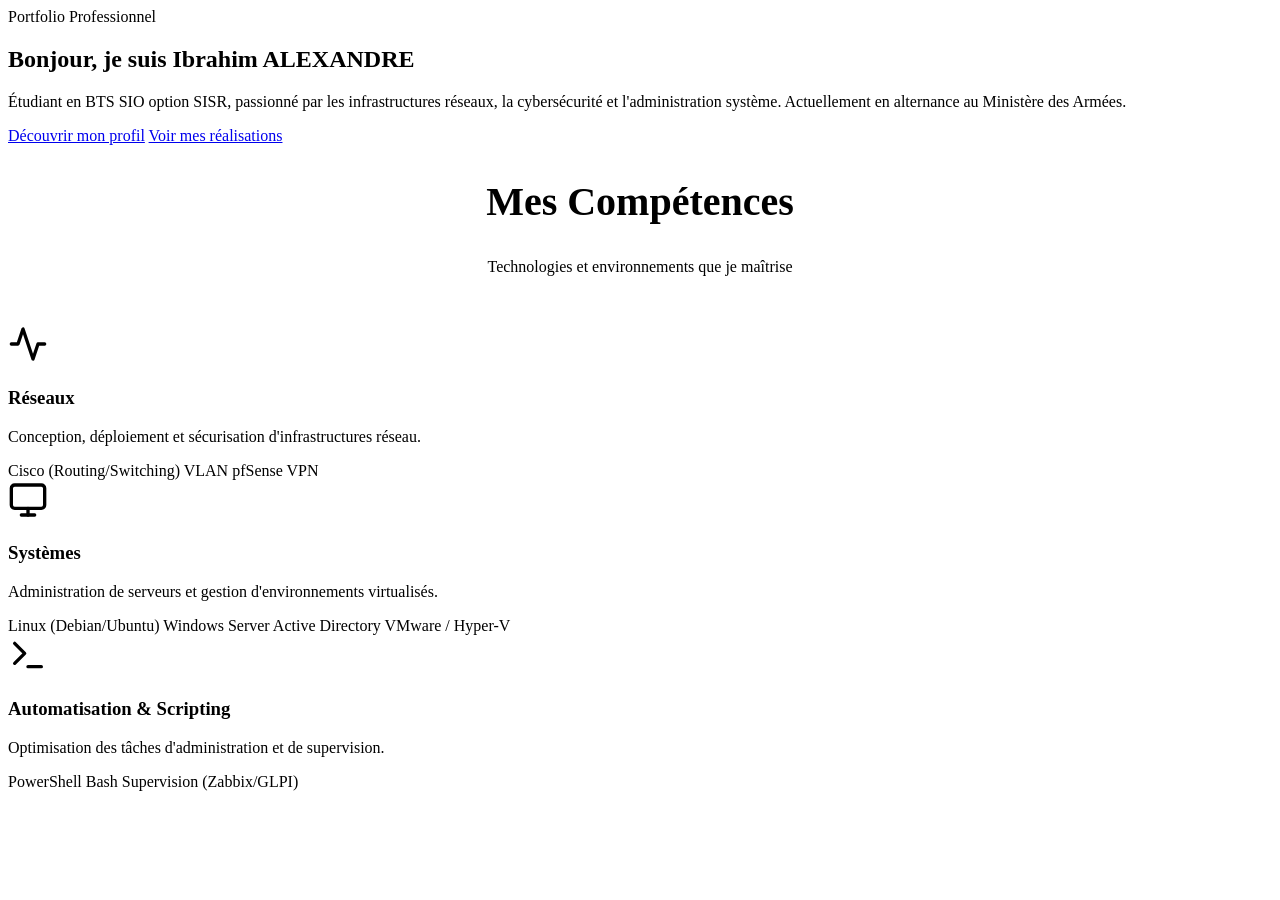
==== index.html @ 7d07304c "Add files via upload" ====
<!DOCTYPE html>
<html lang="fr">
<head>
  <meta charset="UTF-8">
  <meta name="viewport" content="width=device-width, initial-scale=1.0">
  <title>Ibrahim ALEXANDRE | Portfolio BTS SIO SISR</title>
  <meta name="description" content="Portfolio d'Ibrahim ALEXANDRE, étudiant en BTS SIO SISR en alternance au Ministère des Armées.">
  <link rel="stylesheet" href="css/style.css">
</head>
<body>
  <!-- Background effects -->
  <div class="bg-glow"></div>
  <div class="bg-glow right"></div>

  <!-- Navbar Injection Point -->
  <header id="navbar-container"></header>

  <main>
    <!-- Hero Section -->
    <section class="hero animate-on-scroll">
      <div class="container">
        <div class="hero-content mx-auto">
          <div class="hero-badge">Portfolio Professionnel</div>
          <h1>Bonjour, je suis <span class="text-gradient">Ibrahim ALEXANDRE</span></h1>
          <p class="subtitle delay-1 animate-on-scroll">
            Étudiant en BTS SIO option SISR, passionné par les infrastructures réseaux, la cybersécurité et l'administration système. Actuellement en alternance au Ministère des Armées.
          </p>
          <div class="hero-cta delay-2 animate-on-scroll">
            <a href="/presentation/apprenti.html" class="btn btn-primary">Découvrir mon profil</a>
            <a href="/e6/production.html" class="btn btn-outline">Voir mes réalisations</a>
          </div>
        </div>
      </div>
    </section>

    <!-- Skills Section -->
    <section class="content-section animate-on-scroll delay-1">
      <div class="container">
        <div class="text-center" style="text-align: center; margin-bottom: 3rem;">
          <h2 style="font-size: 2.5rem;">Mes <span class="text-gradient">Compétences</span></h2>
          <p>Technologies et environnements que je maîtrise</p>
        </div>

        <div class="grid">
          <!-- Card 1 -->
          <div class="card animate-on-scroll">
            <div class="card-content">
              <div class="card-icon">
                <svg width="40" height="40" viewBox="0 0 24 24" fill="none" stroke="currentColor" stroke-width="2" stroke-linecap="round" stroke-linejoin="round"><path d="M22 12h-4l-3 9L9 3l-3 9H2"></path></svg>
              </div>
              <h3 class="card-title">Réseaux</h3>
              <p>Conception, déploiement et sécurisation d'infrastructures réseau.</p>
              <div class="skills-tags">
                <span class="skill-tag">Cisco (Routing/Switching)</span>
                <span class="skill-tag">VLAN</span>
                <span class="skill-tag">pfSense</span>
                <span class="skill-tag">VPN</span>
              </div>
            </div>
          </div>

          <!-- Card 2 -->
          <div class="card animate-on-scroll delay-1">
            <div class="card-content">
              <div class="card-icon">
                <svg width="40" height="40" viewBox="0 0 24 24" fill="none" stroke="currentColor" stroke-width="2" stroke-linecap="round" stroke-linejoin="round"><rect x="2" y="3" width="20" height="14" rx="2" ry="2"></rect><line x1="8" y1="21" x2="16" y2="21"></line><line x1="12" y1="17" x2="12" y2="21"></line></svg>
              </div>
              <h3 class="card-title">Systèmes</h3>
              <p>Administration de serveurs et gestion d'environnements virtualisés.</p>
              <div class="skills-tags">
                <span class="skill-tag">Linux (Debian/Ubuntu)</span>
                <span class="skill-tag">Windows Server</span>
                <span class="skill-tag">Active Directory</span>
                <span class="skill-tag">VMware / Hyper-V</span>
              </div>
            </div>
          </div>

          <!-- Card 3 -->
          <div class="card animate-on-scroll delay-2">
            <div class="card-content">
              <div class="card-icon">
                <svg width="40" height="40" viewBox="0 0 24 24" fill="none" stroke="currentColor" stroke-width="2" stroke-linecap="round" stroke-linejoin="round"><polyline points="4 17 10 11 4 5"></polyline><line x1="12" y1="19" x2="20" y2="19"></line></svg>
              </div>
              <h3 class="card-title">Automatisation & Scripting</h3>
              <p>Optimisation des tâches d'administration et de supervision.</p>
              <div class="skills-tags">
                <span class="skill-tag">PowerShell</span>
                <span class="skill-tag">Bash</span>
                <span class="skill-tag">Supervision (Zabbix/GLPI)</span>
              </div>
            </div>
          </div>
        </div>
      </div>
    </section>
  </main>

  <!-- Footer Injection Point -->
  <footer id="footer-container"></footer>

  <script src="js/layout.js"></script>
</body>
</html>
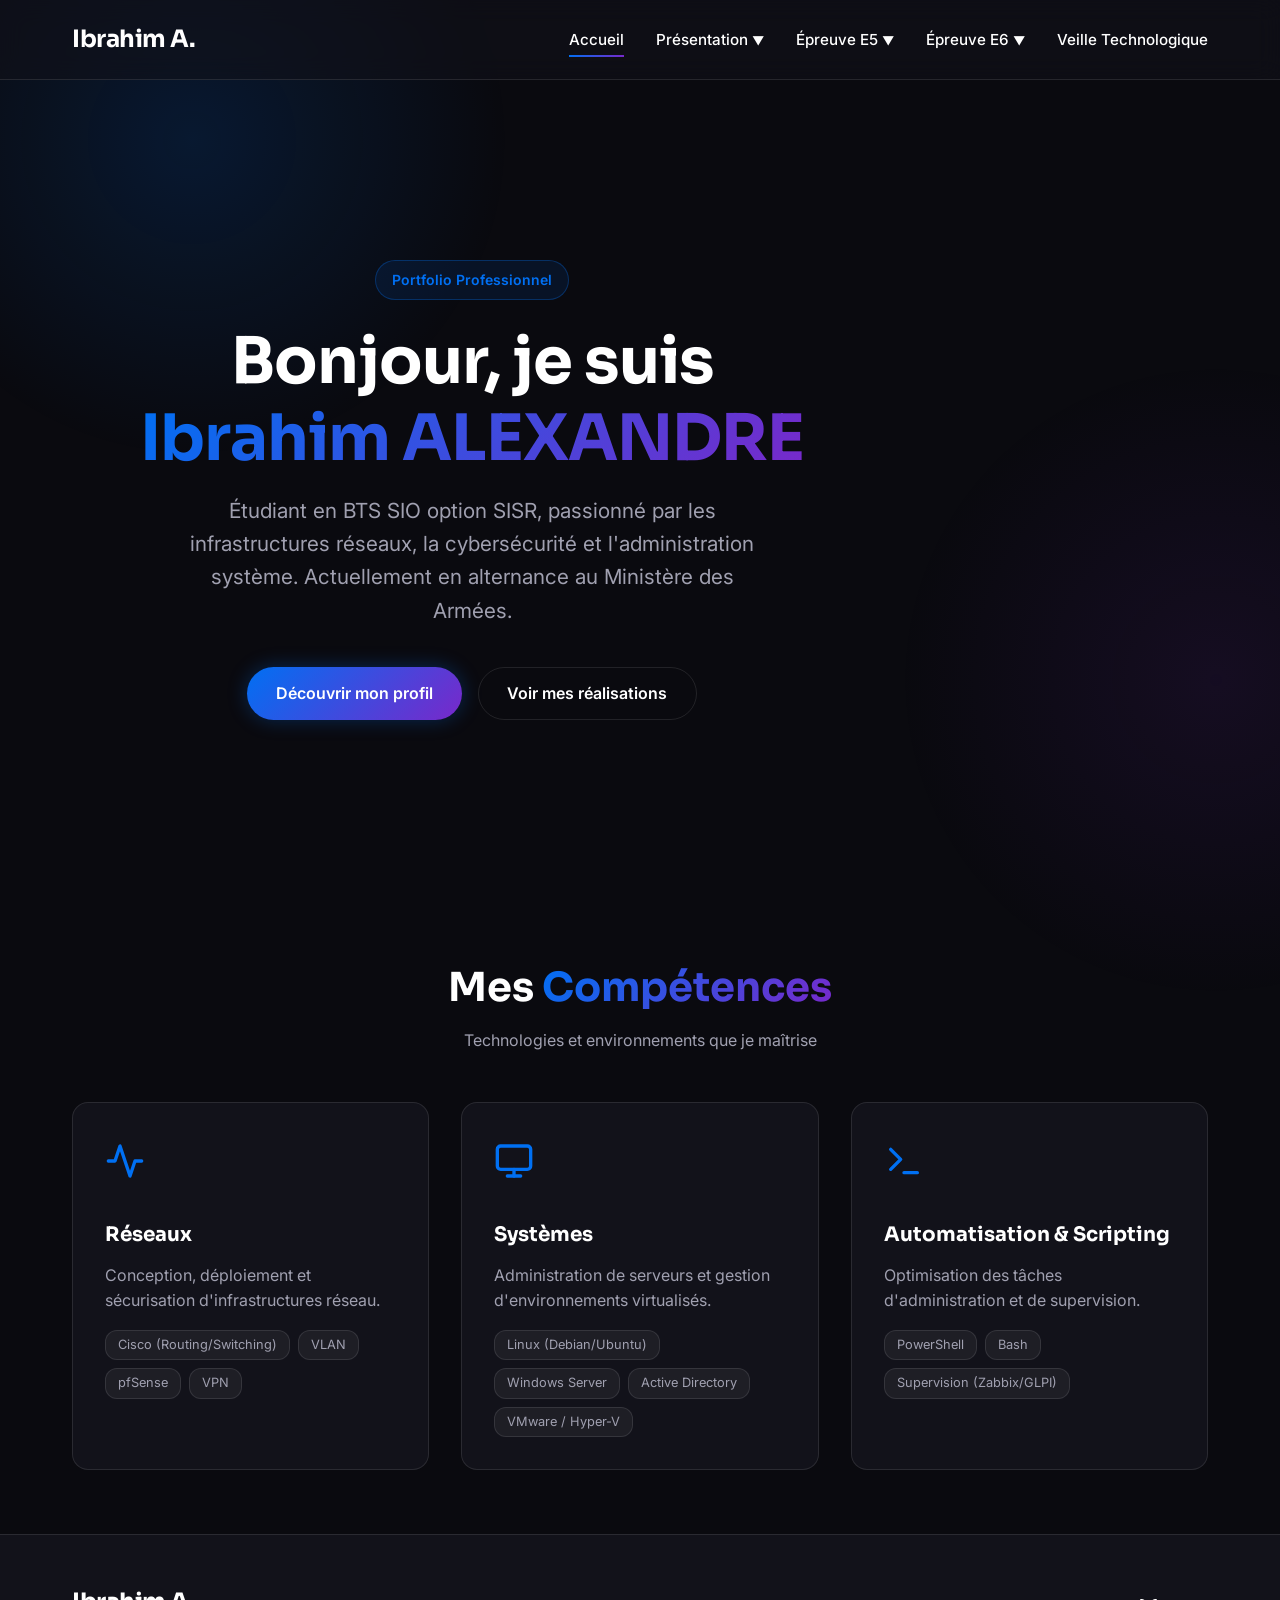
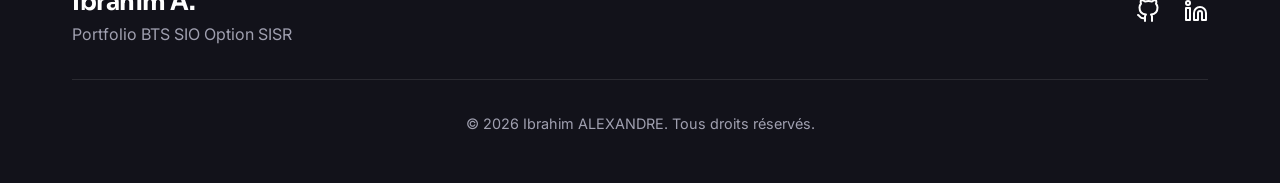
==== commit dad79315: "Update index.html" ====
--- a/index.html
+++ b/index.html
@@ -26,8 +26,8 @@
             Étudiant en BTS SIO option SISR, passionné par les infrastructures réseaux, la cybersécurité et l'administration système. Actuellement en alternance au Ministère des Armées.
           </p>
           <div class="hero-cta delay-2 animate-on-scroll">
-            <a href="/presentation/apprenti.html" class="btn btn-primary">Découvrir mon profil</a>
-            <a href="/e6/production.html" class="btn btn-outline">Voir mes réalisations</a>
+            <a href="portfolio/presentation/apprenti.html" class="btn btn-primary">Découvrir mon profil</a>
+            <a href="portfolio/e6/production.html" class="btn btn-outline">Voir mes réalisations</a>
           </div>
         </div>
       </div>
--- a/css/style.css
+++ b/css/style.css
@@ -0,0 +1,544 @@
+@import url('https://fonts.googleapis.com/css2?family=Inter:wght@300;400;500;600;700;800&family=Sora:wght@300;400;500;600;700&display=swap');
+
+:root {
+  --bg-primary: #0a0a0f;
+  --bg-secondary: #12121a;
+  --bg-glass: rgba(18, 18, 26, 0.6);
+  --text-primary: #ffffff;
+  --text-secondary: #a0a0b0;
+  
+  --accent-blue: #0070f3;
+  --accent-violet: #7928ca;
+  --accent-gradient: linear-gradient(135deg, var(--accent-blue) 0%, var(--accent-violet) 100%);
+  --accent-gradient-hover: linear-gradient(135deg, #1a85ff 0%, #8e3ee0 100%);
+  
+  --border-color: rgba(255, 255, 255, 0.1);
+  --shadow-glow: 0 0 20px rgba(0, 112, 243, 0.3);
+  
+  --font-main: 'Inter', sans-serif;
+  --font-heading: 'Sora', sans-serif;
+  
+  --nav-height: 80px;
+  --transition-smooth: all 0.3s cubic-bezier(0.25, 0.8, 0.25, 1);
+}
+
+* {
+  margin: 0;
+  padding: 0;
+  box-sizing: border-box;
+}
+
+html {
+  scroll-behavior: smooth;
+}
+
+body {
+  font-family: var(--font-main);
+  background-color: var(--bg-primary);
+  color: var(--text-primary);
+  line-height: 1.6;
+  overflow-x: hidden;
+  display: flex;
+  flex-direction: column;
+  min-height: 100vh;
+}
+
+/* Background Gradients */
+.bg-glow {
+  position: fixed;
+  top: -20%;
+  left: -10%;
+  width: 50vw;
+  height: 50vw;
+  background: radial-gradient(circle, rgba(0, 112, 243, 0.15) 0%, rgba(10, 10, 15, 0) 70%);
+  border-radius: 50%;
+  z-index: -1;
+  pointer-events: none;
+}
+
+.bg-glow.right {
+  top: 40%;
+  left: auto;
+  right: -20%;
+  background: radial-gradient(circle, rgba(121, 40, 202, 0.1) 0%, rgba(10, 10, 15, 0) 70%);
+}
+
+/* Typography */
+h1, h2, h3, h4, h5, h6 {
+  font-family: var(--font-heading);
+  font-weight: 700;
+  line-height: 1.2;
+  margin-bottom: 1rem;
+}
+
+.text-gradient {
+  background: var(--accent-gradient);
+  -webkit-background-clip: text;
+  -webkit-text-fill-color: transparent;
+  background-clip: text;
+  display: inline-block;
+}
+
+p {
+  color: var(--text-secondary);
+  margin-bottom: 1rem;
+}
+
+a {
+  color: var(--text-primary);
+  text-decoration: none;
+  transition: var(--transition-smooth);
+}
+
+a:hover {
+  color: var(--accent-blue);
+}
+
+/* Layout Utilities */
+.container {
+  width: 100%;
+  max-width: 1200px;
+  margin: 0 auto;
+  padding: 0 2rem;
+}
+
+section {
+  padding: 6rem 0;
+  position: relative;
+}
+
+main {
+  flex: 1;
+  margin-top: var(--nav-height);
+  display: flex;
+  flex-direction: column;
+}
+
+/* Navigation */
+.navbar {
+  position: fixed;
+  top: 0;
+  left: 0;
+  width: 100%;
+  height: var(--nav-height);
+  background: var(--bg-glass);
+  backdrop-filter: blur(12px);
+  -webkit-backdrop-filter: blur(12px);
+  border-bottom: 1px solid var(--border-color);
+  z-index: 1000;
+  display: flex;
+  align-items: center;
+  transition: var(--transition-smooth);
+}
+
+.navbar .container {
+  display: flex;
+  justify-content: space-between;
+  align-items: center;
+}
+
+.nav-brand {
+  font-family: var(--font-heading);
+  font-size: 1.5rem;
+  font-weight: 700;
+  color: var(--text-primary);
+  letter-spacing: -0.5px;
+}
+
+.nav-links {
+  display: flex;
+  gap: 2rem;
+  list-style: none;
+}
+
+.nav-links a {
+  font-size: 0.95rem;
+  font-weight: 500;
+  position: relative;
+  padding: 0.5rem 0;
+}
+
+.nav-links a::after {
+  content: '';
+  position: absolute;
+  bottom: 0;
+  left: 0;
+  width: 0;
+  height: 2px;
+  background: var(--accent-gradient);
+  transition: var(--transition-smooth);
+}
+
+.nav-links a:hover::after,
+.nav-links a.active::after {
+  width: 100%;
+}
+
+.nav-toggle {
+  display: none;
+  background: none;
+  border: none;
+  color: var(--text-primary);
+  font-size: 1.5rem;
+  cursor: pointer;
+}
+
+/* Dropdown specific */
+.dropdown {
+  position: relative;
+}
+
+.dropdown-menu {
+  position: absolute;
+  top: 100%;
+  left: 0;
+  background: var(--bg-secondary);
+  border: 1px solid var(--border-color);
+  border-radius: 8px;
+  min-width: 200px;
+  padding: 0.5rem 0;
+  opacity: 0;
+  visibility: hidden;
+  transform: translateY(10px);
+  transition: var(--transition-smooth);
+  box-shadow: 0 10px 30px rgba(0, 0, 0, 0.5);
+}
+
+.dropdown:hover .dropdown-menu {
+  opacity: 1;
+  visibility: visible;
+  transform: translateY(0);
+}
+
+.dropdown-menu a {
+  display: block;
+  padding: 0.75rem 1.5rem;
+  color: var(--text-secondary);
+}
+
+.dropdown-menu a::after {
+  display: none;
+}
+
+.dropdown-menu a:hover {
+  background: rgba(255, 255, 255, 0.05);
+  color: var(--text-primary);
+}
+
+/* Buttons */
+.btn {
+  display: inline-flex;
+  align-items: center;
+  justify-content: center;
+  padding: 0.8rem 1.8rem;
+  border-radius: 30px;
+  font-weight: 600;
+  font-size: 1rem;
+  cursor: pointer;
+  transition: var(--transition-smooth);
+  border: none;
+  font-family: var(--font-main);
+  text-decoration: none;
+}
+
+.btn-primary {
+  background: var(--accent-gradient);
+  color: white;
+  box-shadow: var(--shadow-glow);
+}
+
+.btn-primary:hover {
+  background: var(--accent-gradient-hover);
+  transform: translateY(-2px);
+  box-shadow: 0 0 30px rgba(0, 112, 243, 0.5);
+  color: white;
+}
+
+.btn-outline {
+  background: transparent;
+  color: var(--text-primary);
+  border: 1px solid var(--border-color);
+}
+
+.btn-outline:hover {
+  background: rgba(255, 255, 255, 0.05);
+  border-color: var(--accent-blue);
+  transform: translateY(-2px);
+}
+
+/* Hero Section */
+.hero {
+  min-height: calc(100vh - var(--nav-height));
+  display: flex;
+  align-items: center;
+  justify-content: center;
+  text-align: center;
+  position: relative;
+  padding: 4rem 0;
+}
+
+.hero-content {
+  max-width: 800px;
+  z-index: 10;
+}
+
+.hero-badge {
+  display: inline-block;
+  padding: 0.5rem 1rem;
+  background: rgba(0, 112, 243, 0.1);
+  border: 1px solid rgba(0, 112, 243, 0.3);
+  border-radius: 20px;
+  color: var(--accent-blue);
+  font-size: 0.875rem;
+  font-weight: 600;
+  margin-bottom: 1.5rem;
+  animation: float 3s ease-in-out infinite;
+}
+
+.hero h1 {
+  font-size: clamp(3rem, 5vw, 4.5rem);
+  letter-spacing: -1px;
+  margin-bottom: 1rem;
+}
+
+.hero .subtitle {
+  font-size: clamp(1.1rem, 2vw, 1.3rem);
+  color: var(--text-secondary);
+  margin-bottom: 2.5rem;
+  max-width: 600px;
+  margin-inline: auto;
+}
+
+.hero-cta {
+  display: flex;
+  gap: 1rem;
+  justify-content: center;
+  flex-wrap: wrap;
+}
+
+/* Cards & Grids */
+.grid {
+  display: grid;
+  grid-template-columns: repeat(auto-fit, minmax(300px, 1fr));
+  gap: 2rem;
+}
+
+.card {
+  background: var(--bg-secondary);
+  border: 1px solid var(--border-color);
+  border-radius: 16px;
+  padding: 2rem;
+  transition: var(--transition-smooth);
+  position: relative;
+  overflow: hidden;
+}
+
+.card::before {
+  content: '';
+  position: absolute;
+  top: 0;
+  left: 0;
+  width: 100%;
+  height: 100%;
+  background: var(--accent-gradient);
+  opacity: 0;
+  transition: var(--transition-smooth);
+  z-index: 0;
+}
+
+.card:hover {
+  transform: translateY(-5px);
+  border-color: rgba(0, 112, 243, 0.3);
+  box-shadow: 0 10px 30px rgba(0, 0, 0, 0.3);
+}
+
+.card-content {
+  position: relative;
+  z-index: 1;
+}
+
+.card-icon {
+  font-size: 2.5rem;
+  margin-bottom: 1.5rem;
+  color: var(--accent-blue);
+}
+
+.card-title {
+  font-size: 1.25rem;
+  margin-bottom: 1rem;
+  color: var(--text-primary);
+}
+
+/* Skills section specifics */
+.skills-tags {
+  display: flex;
+  flex-wrap: wrap;
+  gap: 0.5rem;
+  margin-top: 1rem;
+}
+
+.skill-tag {
+  background: rgba(255, 255, 255, 0.05);
+  border: 1px solid var(--border-color);
+  padding: 0.25rem 0.75rem;
+  border-radius: 12px;
+  font-size: 0.8rem;
+  color: var(--text-secondary);
+}
+
+/* Content Pages */
+.page-header {
+  padding: 8rem 0 4rem;
+  text-align: center;
+  border-bottom: 1px solid var(--border-color);
+  background: linear-gradient(to bottom, transparent, var(--bg-secondary));
+}
+
+.content-section {
+  padding: 4rem 0;
+}
+
+.content-block {
+  background: var(--bg-secondary);
+  border: 1px solid var(--border-color);
+  border-radius: 16px;
+  padding: 2.5rem;
+  margin-bottom: 2rem;
+}
+
+/* Table */
+.table-responsive {
+  overflow-x: auto;
+}
+
+.table {
+  width: 100%;
+  border-collapse: collapse;
+  margin-top: 1rem;
+}
+
+.table th, .table td {
+  padding: 1rem;
+  text-align: left;
+  border-bottom: 1px solid var(--border-color);
+}
+
+.table th {
+  font-weight: 600;
+  color: var(--text-primary);
+  background: rgba(255, 255, 255, 0.02);
+}
+
+.table tr:hover td {
+  background: rgba(255, 255, 255, 0.01);
+}
+
+/* Footer */
+.footer {
+  background: var(--bg-secondary);
+  border-top: 1px solid var(--border-color);
+  padding: 3rem 0;
+  margin-top: auto;
+}
+
+.footer-content {
+  display: flex;
+  justify-content: space-between;
+  align-items: center;
+  flex-wrap: wrap;
+  gap: 2rem;
+}
+
+.footer-links {
+  display: flex;
+  gap: 1.5rem;
+}
+
+.footer p {
+  margin: 0;
+}
+
+/* Animations */
+@keyframes float {
+  0% { transform: translateY(0px); }
+  50% { transform: translateY(-10px); }
+  100% { transform: translateY(0px); }
+}
+
+.fade-in {
+  opacity: 0;
+  transform: translateY(20px);
+  animation: fadeIn 0.8s forwards;
+}
+
+.delay-1 { animation-delay: 0.1s; }
+.delay-2 { animation-delay: 0.2s; }
+.delay-3 { animation-delay: 0.3s; }
+
+@keyframes fadeIn {
+  to {
+    opacity: 1;
+    transform: translateY(0);
+  }
+}
+
+/* Media Queries */
+@media (max-width: 768px) {
+  .nav-toggle {
+    display: block;
+  }
+
+  .nav-links {
+    position: fixed;
+    top: var(--nav-height);
+    left: 0;
+    width: 100%;
+    height: 0;
+    background: var(--bg-secondary);
+    flex-direction: column;
+    align-items: center;
+    gap: 0;
+    overflow: hidden;
+    transition: height 0.3s ease;
+    border-bottom: 1px solid var(--border-color);
+  }
+
+  .nav-links.active {
+    height: auto;
+    padding: 1rem 0;
+  }
+
+  .nav-links li {
+    width: 100%;
+    text-align: center;
+  }
+
+  .nav-links a {
+    display: block;
+    padding: 1rem;
+  }
+  
+  .dropdown-menu {
+    position: static;
+    opacity: 1;
+    visibility: visible;
+    transform: none;
+    box-shadow: none;
+    border: none;
+    background: rgba(0,0,0,0.2);
+    display: none;
+  }
+  
+  .dropdown.active .dropdown-menu {
+    display: block;
+  }
+
+  .hero h1 {
+    font-size: 2.5rem;
+  }
+
+  .footer-content {
+    flex-direction: column;
+    text-align: center;
+  }
+}
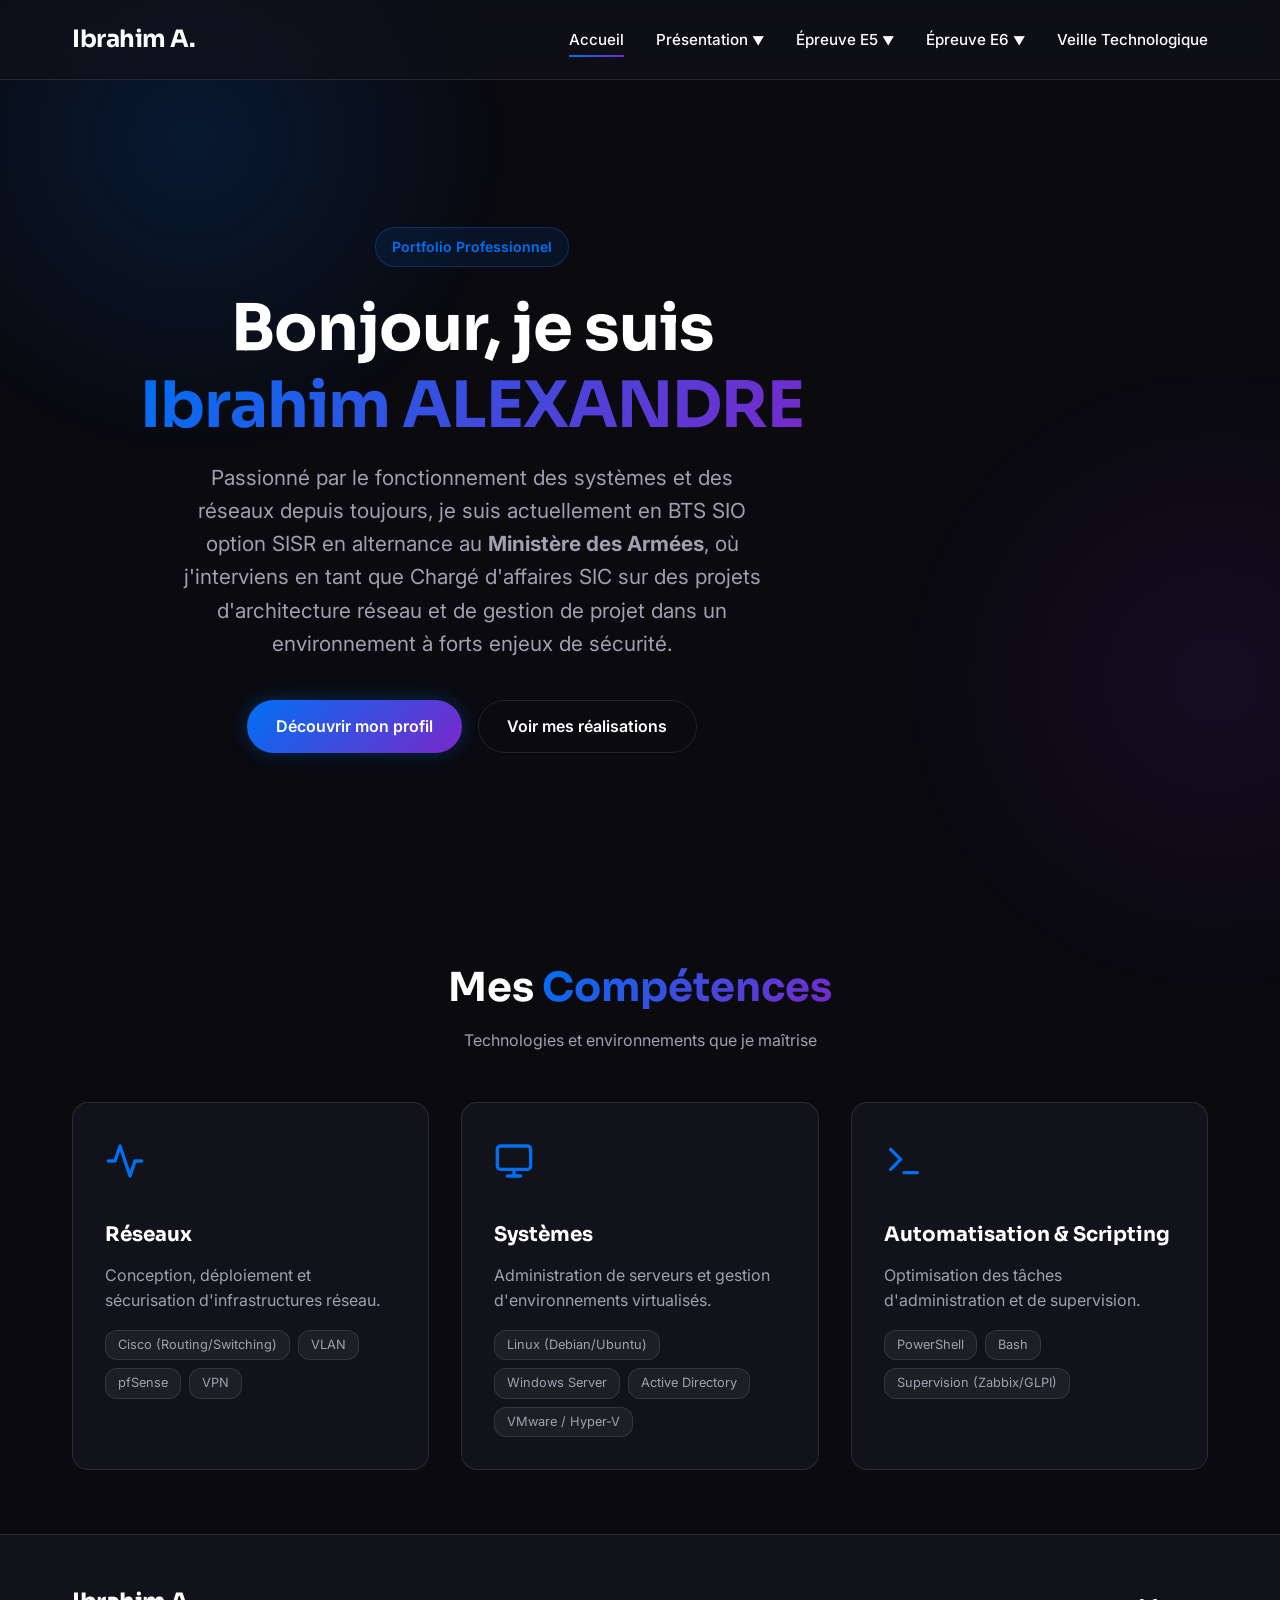
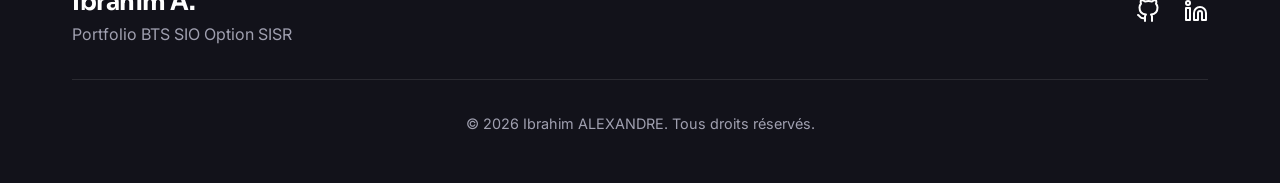
==== commit 261a6a2b: "Update index.html" ====
--- a/index.html
+++ b/index.html
@@ -23,11 +23,15 @@
           <div class="hero-badge">Portfolio Professionnel</div>
           <h1>Bonjour, je suis <span class="text-gradient">Ibrahim ALEXANDRE</span></h1>
           <p class="subtitle delay-1 animate-on-scroll">
-            Étudiant en BTS SIO option SISR, passionné par les infrastructures réseaux, la cybersécurité et l'administration système. Actuellement en alternance au Ministère des Armées.
+            Passionné par le fonctionnement des systèmes et des réseaux depuis toujours,
+  je suis actuellement en BTS SIO option SISR en alternance au
+  <strong>Ministère des Armées</strong>, où j'interviens en tant que
+  Chargé d'affaires SIC sur des projets d'architecture réseau et de gestion
+  de projet dans un environnement à forts enjeux de sécurité.
           </p>
           <div class="hero-cta delay-2 animate-on-scroll">
-            <a href="portfolio/presentation/apprenti.html" class="btn btn-primary">Découvrir mon profil</a>
-            <a href="portfolio/e6/production.html" class="btn btn-outline">Voir mes réalisations</a>
+            <a href="presentation/apprenti.html" class="btn btn-primary">Découvrir mon profil</a>
+            <a href="e6/production.html" class="btn btn-outline">Voir mes réalisations</a>
           </div>
         </div>
       </div>
